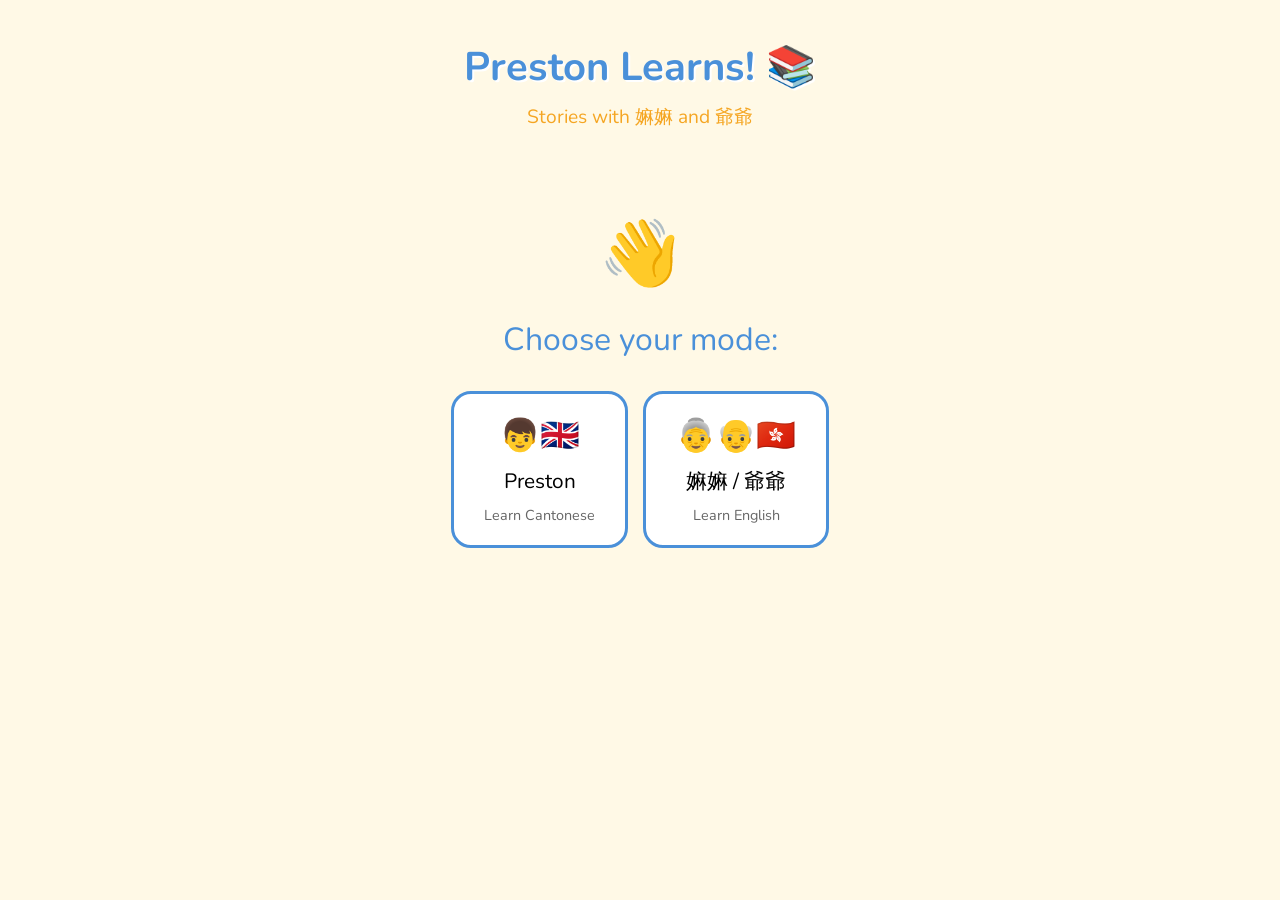
==== index.html @ 5cafbbb8 "Initial commit - Preston Learns bilingual app" ====
<!DOCTYPE html>
<html lang="en">
<head>
  <meta charset="UTF-8">
  <meta name="viewport" content="width=device-width, initial-scale=1.0, user-scalable=no">
  <meta name="apple-mobile-web-app-capable" content="yes">
  <meta name="apple-mobile-web-app-status-bar-style" content="default">
  <title>Preston Learns 🍎🚒</title>
  <link rel="stylesheet" href="css/style.css">
  <style>
    .welcome-emoji {
      font-size: 4rem;
      margin: 20px 0;
    }
    .greeting {
      font-size: 2rem;
      color: var(--primary);
      margin-bottom: 30px;
    }
    .mode-selector {
      display: flex;
      gap: 15px;
      justify-content: center;
      margin: 30px 0;
      flex-wrap: wrap;
    }
    .mode-btn {
      padding: 20px 30px;
      font-size: 1.3rem;
      border: 3px solid var(--primary);
      border-radius: 20px;
      background: white;
      cursor: pointer;
      transition: all 0.2s;
      font-family: inherit;
    }
    .mode-btn:hover, .mode-btn.active {
      background: var(--primary);
      color: white;
      transform: scale(1.05);
    }
    .mode-btn .flag {
      font-size: 2rem;
      display: block;
      margin-bottom: 10px;
    }
    .mode-description {
      font-size: 0.9rem;
      color: #666;
      margin-top: 10px;
    }
  </style>
</head>
<body>
  <div class="app">
    <header class="header">
      <h1 id="main-title">Preston Learns! 📚</h1>
      <p class="subtitle" id="main-subtitle">Stories with 嫲嫲 and 爺爺</p>
    </header>

    <main class="home">
      <div class="welcome-emoji">👋</div>
      <p class="greeting" id="greeting">Choose your mode:</p>
      
      <div class="mode-selector">
        <button class="mode-btn" onclick="setMode('preston')">
          <span class="flag">👦🇬🇧</span>
          Preston
          <div class="mode-description">Learn Cantonese</div>
        </button>
        <button class="mode-btn" onclick="setMode('grandparents')">
          <span class="flag">👵👴🇭🇰</span>
          嫲嫲 / 爺爺
          <div class="mode-description">Learn English</div>
        </button>
      </div>

      <div class="story-cards" id="story-cards" style="display: none;">
        <a href="#" class="story-card" id="card-fruit">
          <div class="emoji">🍎🍇🍌</div>
          <h3 id="card-fruit-title">嫲嫲's Fruit Stand</h3>
          <p id="card-fruit-desc">Learn fruit names!</p>
        </a>

        <a href="#" class="story-card" id="card-firetruck">
          <div class="emoji">🚒🔥🐱</div>
          <h3 id="card-firetruck-title">Firetruck Rescue</h3>
          <p id="card-firetruck-desc">Help rescue kitties and count!</p>
        </a>

        <a href="#" class="story-card" id="card-garbage">
          <div class="emoji">🚛♻️📦</div>
          <h3 id="card-garbage-title">Garbage Truck Day</h3>
          <p id="card-garbage-desc">Learn adding and subtracting!</p>
        </a>

        <a href="#" class="story-card" id="card-mittens">
          <div class="emoji">🐱🐟🍗</div>
          <h3 id="card-mittens-title">Feeding Mittens</h3>
          <p id="card-mittens-desc">Learn what cats can eat!</p>
        </a>
      </div>
    </main>
  </div>

  <script>
    const modes = {
      preston: {
        title: "Preston Learns! 📚",
        subtitle: "Stories with 嫲嫲 and 爺爺",
        greeting: "Hi Preston! 👋",
        cards: {
          fruit: { title: "嫲嫲's Fruit Stand", desc: "Learn fruit names in Cantonese!", href: "stories/fruit-stand/index.html?mode=preston" },
          firetruck: { title: "Firetruck Rescue", desc: "Count and learn Cantonese!", href: "stories/firetruck/index.html?mode=preston" },
          garbage: { title: "Garbage Truck Day", desc: "Math + Cantonese!", href: "stories/garbage-truck/index.html?mode=preston" },
          mittens: { title: "Feeding Mittens", desc: "Learn what cats can eat!", href: "stories/feeding-mittens/index.html?mode=preston" }
        }
      },
      grandparents: {
        title: "學英文! 📚",
        subtitle: "同 Preston 一齊學",
        greeting: "你好! 👋",
        cards: {
          fruit: { title: "生果檔", desc: "學生果嘅英文!", href: "stories/fruit-stand/index.html?mode=grandparents" },
          firetruck: { title: "消防車救援", desc: "數數同學英文!", href: "stories/firetruck/index.html?mode=grandparents" },
          garbage: { title: "垃圾車日", desc: "數學同英文!", href: "stories/garbage-truck/index.html?mode=grandparents" },
          mittens: { title: "餵貓仔", desc: "學貓可以食咩!", href: "stories/feeding-mittens/index.html?mode=grandparents" }
        }
      }
    };

    function setMode(mode) {
      localStorage.setItem('learningMode', mode);
      updateUI(mode);
    }

    function updateUI(mode) {
      const m = modes[mode];
      
      // Update header
      document.getElementById('main-title').textContent = m.title;
      document.getElementById('main-subtitle').textContent = m.subtitle;
      document.getElementById('greeting').textContent = m.greeting;
      
      // Update cards
      document.getElementById('card-fruit-title').textContent = m.cards.fruit.title;
      document.getElementById('card-fruit-desc').textContent = m.cards.fruit.desc;
      document.getElementById('card-fruit').href = m.cards.fruit.href;
      
      document.getElementById('card-firetruck-title').textContent = m.cards.firetruck.title;
      document.getElementById('card-firetruck-desc').textContent = m.cards.firetruck.desc;
      document.getElementById('card-firetruck').href = m.cards.firetruck.href;
      
      document.getElementById('card-garbage-title').textContent = m.cards.garbage.title;
      document.getElementById('card-garbage-desc').textContent = m.cards.garbage.desc;
      document.getElementById('card-garbage').href = m.cards.garbage.href;
      
      document.getElementById('card-mittens-title').textContent = m.cards.mittens.title;
      document.getElementById('card-mittens-desc').textContent = m.cards.mittens.desc;
      document.getElementById('card-mittens').href = m.cards.mittens.href;
      
      // Show story cards
      document.getElementById('story-cards').style.display = 'flex';
      document.getElementById('story-cards').style.flexDirection = 'column';
      
      // Update button states
      document.querySelectorAll('.mode-btn').forEach(btn => btn.classList.remove('active'));
      event?.target?.closest('.mode-btn')?.classList.add('active');
    }

    // Check for saved mode on load
    document.addEventListener('DOMContentLoaded', () => {
      const saved = localStorage.getItem('learningMode');
      if (saved) {
        updateUI(saved);
        document.querySelector(`.mode-btn:nth-child(${saved === 'preston' ? 1 : 2})`).classList.add('active');
      }
    });
  </script>
</body>
</html>
---- css/style.css ----
/* Preston Learns - Main Styles */
/* Bluey-inspired, friendly, accessible for 3-year-olds */

/* Clean, readable font for early readers */
@import url('https://fonts.googleapis.com/css2?family=Nunito:wght@400;600;700&display=swap');

:root {
  --primary: #4A90D9;      /* Friendly blue */
  --secondary: #F5A623;    /* Warm orange */
  --success: #7ED321;      /* Happy green */
  --background: #FFF9E6;   /* Warm cream */
  --text: #4A4A4A;         /* Soft dark */
  --white: #FFFFFF;
  --shadow: rgba(0, 0, 0, 0.1);
}

* {
  box-sizing: border-box;
  margin: 0;
  padding: 0;
}

body {
  font-family: 'Nunito', 'Verdana', 'Arial Rounded MT Bold', sans-serif;
  background: var(--background);
  color: var(--text);
  min-height: 100vh;
  min-height: 100dvh; /* Dynamic viewport height for mobile */
  overflow-x: hidden;
}

/* Lock viewport when in story mode */
body.story-mode {
  overflow: hidden;
  position: fixed;
  width: 100%;
  height: 100vh;
  height: 100dvh;
}

/* Main container */
.app {
  max-width: 800px;
  margin: 0 auto;
  padding: 20px;
  min-height: 100vh;
  min-height: 100dvh;
  display: flex;
  flex-direction: column;
  box-sizing: border-box;
}

/* Only lock height/overflow when in story mode */
body.story-mode .app {
  height: 100vh;
  height: 100dvh;
  overflow: hidden;
}

/* Header */
.header {
  text-align: center;
  padding: 20px 0;
}

.header h1 {
  font-size: 2.5rem;
  color: var(--primary);
  text-shadow: 2px 2px 0 var(--white);
}

.header .subtitle {
  font-size: 1.2rem;
  color: var(--secondary);
  margin-top: 10px;
}

/* Story book container */
.storybook {
  flex: 1;
  display: flex;
  flex-direction: column;
  background: var(--white);
  border-radius: 20px;
  box-shadow: 0 10px 30px var(--shadow);
  overflow: hidden;
  margin: 10px 0;
  min-height: 0; /* Important for flex children to shrink */
}

/* Lock storybook height only in story mode */
body.story-mode .storybook {
  max-height: calc(100vh - 60px);
  max-height: calc(100dvh - 60px);
}

/* Story page */
.story-page {
  flex: 1;
  display: flex;
  flex-direction: column;
  padding: 20px;
  text-align: center;
  animation: fadeIn 0.5s ease;
  overflow: hidden;
  min-height: 0; /* Allow flex shrinking */
  justify-content: center;
}

@keyframes fadeIn {
  from { opacity: 0; transform: translateY(20px); }
  to { opacity: 1; transform: translateY(0); }
}

/* Story image */
.story-image {
  flex: 0 1 auto;
  display: flex;
  align-items: center;
  justify-content: center;
  padding: 10px;
  min-height: 0;
}

.story-image img {
  max-width: 100%;
  max-height: 300px;
  border-radius: 15px;
  box-shadow: 0 5px 15px var(--shadow);
}

/* Story text */
.story-text {
  padding: 10px 20px;
  flex: 0 1 auto;
}

.story-text p {
  font-size: 1.3rem;
  line-height: 1.4;
  margin-bottom: 10px;
}

/* Cantonese word highlight */
.cantonese {
  display: inline-block;
  background: linear-gradient(135deg, #FFE5E5, #FFB3B3);
  padding: 8px 16px;
  border-radius: 25px;
  margin: 5px;
  cursor: pointer;
  transition: transform 0.2s, box-shadow 0.2s;
  border: 3px solid #FF6B6B;
}

.cantonese:hover, .cantonese:active {
  transform: scale(1.1);
  box-shadow: 0 5px 15px rgba(255, 107, 107, 0.4);
}

.cantonese .chinese {
  font-size: 1.8rem;
  display: block;
  font-weight: bold;
}

.cantonese .jyutping {
  font-size: 0.9rem;
  color: #666;
  display: block;
}

.cantonese .english {
  font-size: 0.8rem;
  color: #999;
  display: block;
}

/* English hint shown under Cantonese words (Preston mode) */
.cantonese .english-hint {
  font-size: 0.85rem;
  color: #666;
  display: block;
  margin-top: 2px;
  font-style: italic;
}

/* Read Aloud Button - prominent speaker button */
.read-aloud-btn {
  position: absolute;
  top: 15px;
  right: 15px;
  width: 60px;
  height: 60px;
  border-radius: 50%;
  background: linear-gradient(135deg, #4A90D9, #357ABD);
  border: none;
  font-size: 2rem;
  cursor: pointer;
  box-shadow: 0 4px 15px rgba(74, 144, 217, 0.4);
  transition: transform 0.2s, box-shadow 0.2s;
  z-index: 10;
}

.read-aloud-btn:hover, .read-aloud-btn:active {
  transform: scale(1.1);
  box-shadow: 0 6px 20px rgba(74, 144, 217, 0.5);
}

.read-aloud-btn.speaking {
  animation: speakingPulse 0.8s ease infinite;
  background: linear-gradient(135deg, #7ED321, #5CB512);
}

@keyframes speakingPulse {
  0%, 100% { transform: scale(1); box-shadow: 0 4px 15px rgba(126, 211, 33, 0.4); }
  50% { transform: scale(1.1); box-shadow: 0 6px 25px rgba(126, 211, 33, 0.6); }
}

/* Make story-page relative for absolute positioning of read button */
.story-page {
  position: relative;
}

/* Interactive elements */
.tap-hint {
  font-size: 0.9rem;
  color: #999;
  margin-top: 10px;
}

.tap-hint::before {
  content: '👆 ';
}

/* Counting game */
.counting-game {
  display: flex;
  flex-wrap: wrap;
  justify-content: center;
  gap: 10px;
  padding: 10px;
}

.count-item {
  width: 60px;
  height: 60px;
  display: flex;
  align-items: center;
  justify-content: center;
  font-size: 2.5rem;
  cursor: pointer;
  transition: transform 0.2s;
  animation: bounce 0.5s ease calc(var(--i) * 0.1s);
}

@keyframes bounce {
  0%, 100% { transform: translateY(0); }
  50% { transform: translateY(-10px); }
}

.count-item:active {
  transform: scale(1.2);
}

.count-item.counted {
  opacity: 0.5;
}

/* Answer buttons */
.answers {
  display: flex;
  justify-content: center;
  gap: 12px;
  padding: 10px;
  flex-wrap: wrap;
}

.answer-btn {
  font-size: 1.5rem;
  padding: 15px 25px;
  border: none;
  border-radius: 15px;
  cursor: pointer;
  transition: transform 0.2s, box-shadow 0.2s;
  font-family: inherit;
}

.answer-btn:hover, .answer-btn:active {
  transform: scale(1.05);
}

.answer-btn.correct {
  background: var(--success);
  color: white;
}

.answer-btn.option {
  background: var(--primary);
  color: white;
}

.answer-btn.selected-correct {
  animation: celebrate 0.5s ease;
  background: var(--success);
}

.answer-btn.selected-wrong {
  animation: shake 0.5s ease;
  background: #FF6B6B;
}

@keyframes celebrate {
  0%, 100% { transform: scale(1); }
  50% { transform: scale(1.2) rotate(5deg); }
}

@keyframes shake {
  0%, 100% { transform: translateX(0); }
  25% { transform: translateX(-10px); }
  75% { transform: translateX(10px); }
}

/* Navigation */
.nav-buttons {
  display: flex;
  justify-content: space-between;
  padding: 10px 15px;
  gap: 15px;
  flex-shrink: 0;
}

.nav-btn {
  flex: 1;
  padding: 15px;
  font-size: 1.3rem;
  border: none;
  border-radius: 15px;
  cursor: pointer;
  font-family: inherit;
  transition: transform 0.2s, opacity 0.2s;
}

.nav-btn:disabled {
  opacity: 0.3;
  cursor: not-allowed;
}

.nav-btn:not(:disabled):hover,
.nav-btn:not(:disabled):active {
  transform: scale(1.05);
}

.nav-btn.prev {
  background: #DDD;
  color: var(--text);
}

.nav-btn.next {
  background: var(--secondary);
  color: white;
}

/* Progress dots */
.progress {
  display: flex;
  justify-content: center;
  gap: 8px;
  padding: 10px;
  flex-shrink: 0;
}

.progress-dot {
  width: 15px;
  height: 15px;
  border-radius: 50%;
  background: #DDD;
  transition: background 0.3s, transform 0.3s;
}

.progress-dot.active {
  background: var(--primary);
  transform: scale(1.2);
}

.progress-dot.completed {
  background: var(--success);
}

/* Celebration overlay */
.celebration {
  position: fixed;
  top: 0;
  left: 0;
  right: 0;
  bottom: 0;
  background: rgba(0, 0, 0, 0.7);
  display: flex;
  align-items: center;
  justify-content: center;
  z-index: 100;
  animation: fadeIn 0.3s ease;
}

.celebration-content {
  background: white;
  padding: 40px;
  border-radius: 30px;
  text-align: center;
  animation: popIn 0.5s ease;
}

@keyframes popIn {
  0% { transform: scale(0); }
  80% { transform: scale(1.1); }
  100% { transform: scale(1); }
}

.celebration h2 {
  font-size: 2.5rem;
  color: var(--success);
  margin-bottom: 20px;
}

.celebration .stars {
  font-size: 3rem;
  margin: 20px 0;
}

/* Home screen */
.home {
  text-align: center;
  padding: 40px 20px;
}

.story-cards {
  display: flex;
  flex-direction: column;
  gap: 20px;
  margin-top: 30px;
}

.story-card {
  background: white;
  border-radius: 20px;
  padding: 30px;
  box-shadow: 0 5px 20px var(--shadow);
  cursor: pointer;
  transition: transform 0.2s, box-shadow 0.2s;
  text-decoration: none;
  color: inherit;
}

.story-card:hover, .story-card:active {
  transform: translateY(-5px);
  box-shadow: 0 10px 30px var(--shadow);
}

.story-card h3 {
  font-size: 1.5rem;
  color: var(--primary);
  margin-bottom: 10px;
}

.story-card p {
  color: #666;
}

.story-card .emoji {
  font-size: 3rem;
  margin-bottom: 15px;
}

/* Audio button */
.audio-btn {
  background: none;
  border: none;
  font-size: 1.5rem;
  cursor: pointer;
  padding: 5px;
  transition: transform 0.2s;
}

.audio-btn:hover, .audio-btn:active {
  transform: scale(1.2);
}

.audio-btn.playing {
  animation: pulse 0.5s ease infinite;
}

@keyframes pulse {
  0%, 100% { transform: scale(1); }
  50% { transform: scale(1.2); }
}

/* Responsive */
@media (max-width: 600px) {
  .app {
    padding: 10px;
  }
  
  .header h1 {
    font-size: 1.6rem;
  }
  
  .story-text p {
    font-size: 1.1rem;
    margin-bottom: 8px;
  }
  
  .cantonese .chinese {
    font-size: 1.4rem;
  }
  
  .cantonese .jyutping {
    font-size: 0.8rem;
  }
  
  .cantonese .english-hint {
    font-size: 0.75rem;
  }
  
  .nav-btn {
    padding: 12px;
    font-size: 1.1rem;
  }
  
  .answer-btn {
    padding: 12px 20px;
    font-size: 1.3rem;
  }
  
  .count-item {
    width: 50px;
    height: 50px;
    font-size: 2rem;
  }
  
  .read-aloud-btn {
    width: 50px;
    height: 50px;
    font-size: 1.5rem;
    top: 10px;
    right: 10px;
  }
  
  .storybook {
    margin: 5px 0;
    border-radius: 15px;
  }
  
  .story-page {
    padding: 15px;
  }
}

/* Print styles for coloring pages */
@media print {
  body {
    background: white;
  }
  
  .nav-buttons,
  .progress,
  .audio-btn,
  .tap-hint {
    display: none;
  }
  
  .storybook {
    box-shadow: none;
  }
  
  .story-image img {
    filter: grayscale(100%) contrast(1.5);
  }
}
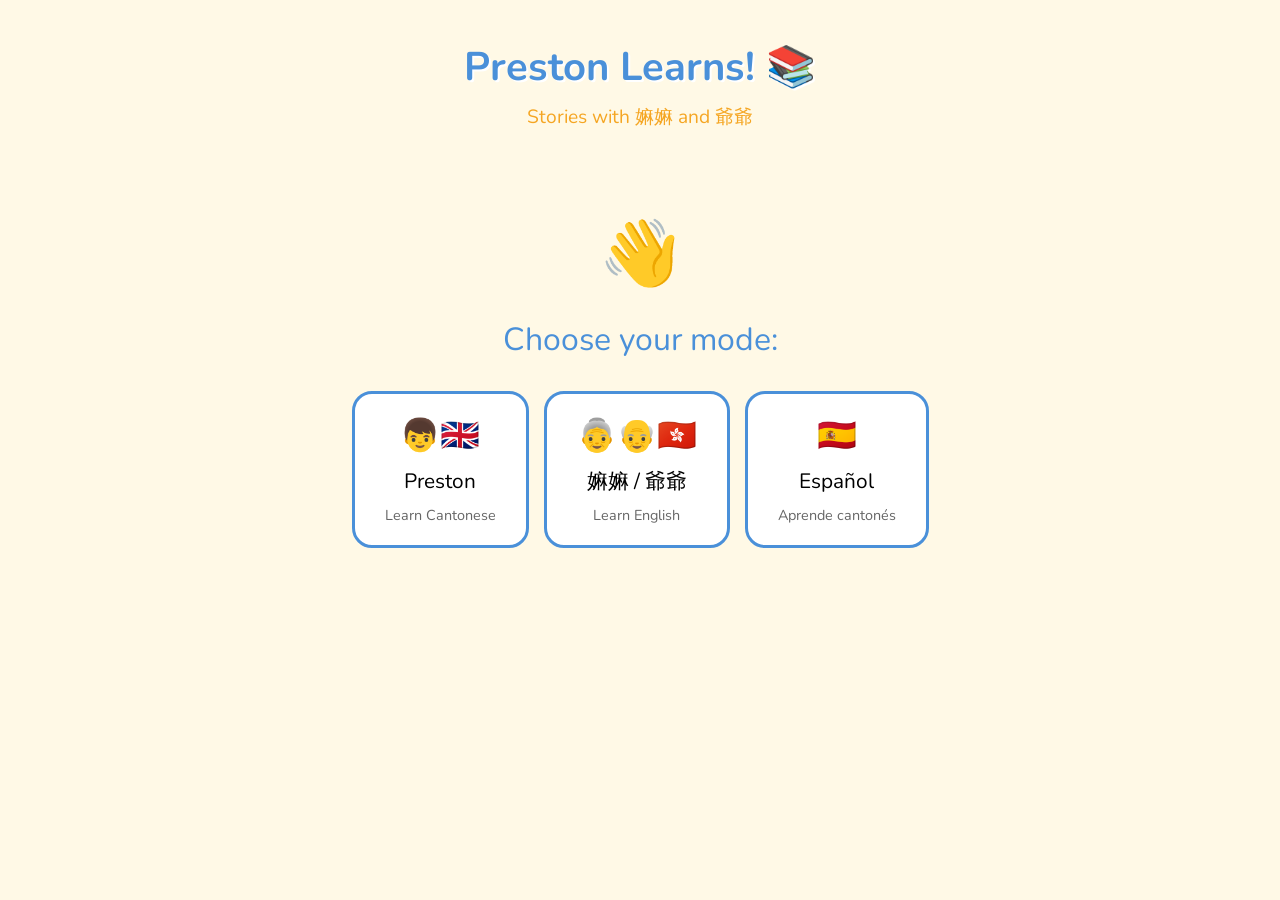
==== commit a90aa64c: "Add Spanish mode to all stories" ====
--- a/index.html
+++ b/index.html
@@ -2,7 +2,7 @@
 <html lang="en">
 <head>
   <meta charset="UTF-8">
-  <meta name="viewport" content="width=device-width, initial-scale=1.0, user-scalable=no">
+  <meta name="viewport" content="width=device-width, initial-scale=1.0">
   <meta name="apple-mobile-web-app-capable" content="yes">
   <meta name="apple-mobile-web-app-status-bar-style" content="default">
   <title>Preston Learns 🍎🚒</title>
@@ -73,6 +73,11 @@
           嫲嫲 / 爺爺
           <div class="mode-description">Learn English</div>
         </button>
+        <button class="mode-btn" onclick="setMode('spanish')">
+          <span class="flag">🇪🇸</span>
+          Español
+          <div class="mode-description">Aprende cantonés</div>
+        </button>
       </div>
 
       <div class="story-cards" id="story-cards" style="display: none;">
@@ -98,6 +103,18 @@
           <div class="emoji">🐱🐟🍗</div>
           <h3 id="card-mittens-title">Feeding Mittens</h3>
           <p id="card-mittens-desc">Learn what cats can eat!</p>
+        </a>
+
+        <a href="#" class="story-card" id="card-baseball">
+          <div class="emoji">⚾🏏🏃</div>
+          <h3 id="card-baseball-title">Baseball Adventure</h3>
+          <p id="card-baseball-desc">Learn baseball words in Cantonese!</p>
+        </a>
+
+        <a href="games/vowel-sort/index.html" class="story-card">
+          <div class="emoji">🪄✨</div>
+          <h3>Magic E Adventure</h3>
+          <p>Learn how E changes words!</p>
         </a>
       </div>
     </main>
@@ -113,7 +130,8 @@
           fruit: { title: "嫲嫲's Fruit Stand", desc: "Learn fruit names in Cantonese!", href: "stories/fruit-stand/index.html?mode=preston" },
           firetruck: { title: "Firetruck Rescue", desc: "Count and learn Cantonese!", href: "stories/firetruck/index.html?mode=preston" },
           garbage: { title: "Garbage Truck Day", desc: "Math + Cantonese!", href: "stories/garbage-truck/index.html?mode=preston" },
-          mittens: { title: "Feeding Mittens", desc: "Learn what cats can eat!", href: "stories/feeding-mittens/index.html?mode=preston" }
+          mittens: { title: "Feeding Mittens", desc: "Learn what cats can eat!", href: "stories/feeding-mittens/index.html?mode=preston" },
+          baseball: { title: "Baseball Adventure", desc: "Baseball words in Cantonese!", href: "stories/baseball/index.html?mode=preston" }
         }
       },
       grandparents: {
@@ -124,7 +142,20 @@
           fruit: { title: "生果檔", desc: "學生果嘅英文!", href: "stories/fruit-stand/index.html?mode=grandparents" },
           firetruck: { title: "消防車救援", desc: "數數同學英文!", href: "stories/firetruck/index.html?mode=grandparents" },
           garbage: { title: "垃圾車日", desc: "數學同英文!", href: "stories/garbage-truck/index.html?mode=grandparents" },
-          mittens: { title: "餵貓仔", desc: "學貓可以食咩!", href: "stories/feeding-mittens/index.html?mode=grandparents" }
+          mittens: { title: "餵貓仔", desc: "學貓可以食咩!", href: "stories/feeding-mittens/index.html?mode=grandparents" },
+          baseball: { title: "棒球大冒險", desc: "學棒球英文!", href: "stories/baseball/index.html?mode=grandparents" }
+        }
+      },
+      spanish: {
+        title: "Preston Aprende! 📚",
+        subtitle: "Cuentos con 嫲嫲 y 爺爺",
+        greeting: "¡Hola! 👋",
+        cards: {
+          fruit: { title: "El Puesto de Fruta", desc: "Aprende frutas en cantonés!", href: "stories/fruit-stand/index.html?mode=spanish" },
+          firetruck: { title: "Rescate de Bomberos", desc: "Cuenta y aprende cantonés!", href: "stories/firetruck/index.html?mode=spanish" },
+          garbage: { title: "Día del Camión de Basura", desc: "Matemáticas + cantonés!", href: "stories/garbage-truck/index.html?mode=spanish" },
+          mittens: { title: "Dando de Comer a Mittens", desc: "Aprende qué comen los gatos!", href: "stories/feeding-mittens/index.html?mode=spanish" },
+          baseball: { title: "Aventura de Béisbol", desc: "Palabras de béisbol en cantonés!", href: "stories/baseball/index.html?mode=spanish" }
         }
       }
     };
@@ -136,6 +167,8 @@
 
     function updateUI(mode) {
       const m = modes[mode];
+      
+      if (!m) return;
       
       // Update header
       document.getElementById('main-title').textContent = m.title;
@@ -159,21 +192,30 @@
       document.getElementById('card-mittens-desc').textContent = m.cards.mittens.desc;
       document.getElementById('card-mittens').href = m.cards.mittens.href;
       
+      document.getElementById('card-baseball-title').textContent = m.cards.baseball.title;
+      document.getElementById('card-baseball-desc').textContent = m.cards.baseball.desc;
+      document.getElementById('card-baseball').href = m.cards.baseball.href;
+      
       // Show story cards
       document.getElementById('story-cards').style.display = 'flex';
       document.getElementById('story-cards').style.flexDirection = 'column';
       
       // Update button states
-      document.querySelectorAll('.mode-btn').forEach(btn => btn.classList.remove('active'));
-      event?.target?.closest('.mode-btn')?.classList.add('active');
-    }
-
-    // Check for saved mode on load
+      const modeIndex = { preston: 0, grandparents: 1, spanish: 2 };
+      document.querySelectorAll('.mode-btn').forEach((btn, i) => {
+        btn.classList.toggle('active', i === modeIndex[mode]);
+      });
+    }
+
+    // Check for saved mode or URL param on load
     document.addEventListener('DOMContentLoaded', () => {
-      const saved = localStorage.getItem('learningMode');
-      if (saved) {
+      const urlParams = new URLSearchParams(window.location.search);
+      const urlMode = urlParams.get('mode');
+      const saved = urlMode || localStorage.getItem('learningMode');
+      const modeIndex = { preston: 0, grandparents: 1, spanish: 2 };
+      if (saved && modeIndex[saved] !== undefined) {
         updateUI(saved);
-        document.querySelector(`.mode-btn:nth-child(${saved === 'preston' ? 1 : 2})`).classList.add('active');
+        document.querySelectorAll('.mode-btn')[modeIndex[saved]].classList.add('active');
       }
     });
   </script>
--- a/css/style.css
+++ b/css/style.css
@@ -361,6 +361,35 @@
   color: white;
 }
 
+/* Storybook header - home button + layout */
+.storybook-header {
+  display: flex;
+  justify-content: flex-start;
+  padding: 10px 12px 0;
+  flex-shrink: 0;
+}
+
+.home-btn {
+  background: #f0f0f0;
+  border: none;
+  font-size: 1.1rem;
+  cursor: pointer;
+  padding: 6px 16px;
+  border-radius: 20px;
+  color: var(--text);
+  transition: background 0.2s, transform 0.2s;
+  font-family: inherit;
+  display: inline-flex;
+  align-items: center;
+  gap: 4px;
+  flex-shrink: 0;
+}
+
+.home-btn:hover, .home-btn:active {
+  background: #e0e0e0;
+  transform: scale(1.05);
+}
+
 /* Progress dots */
 .progress {
   display: flex;
